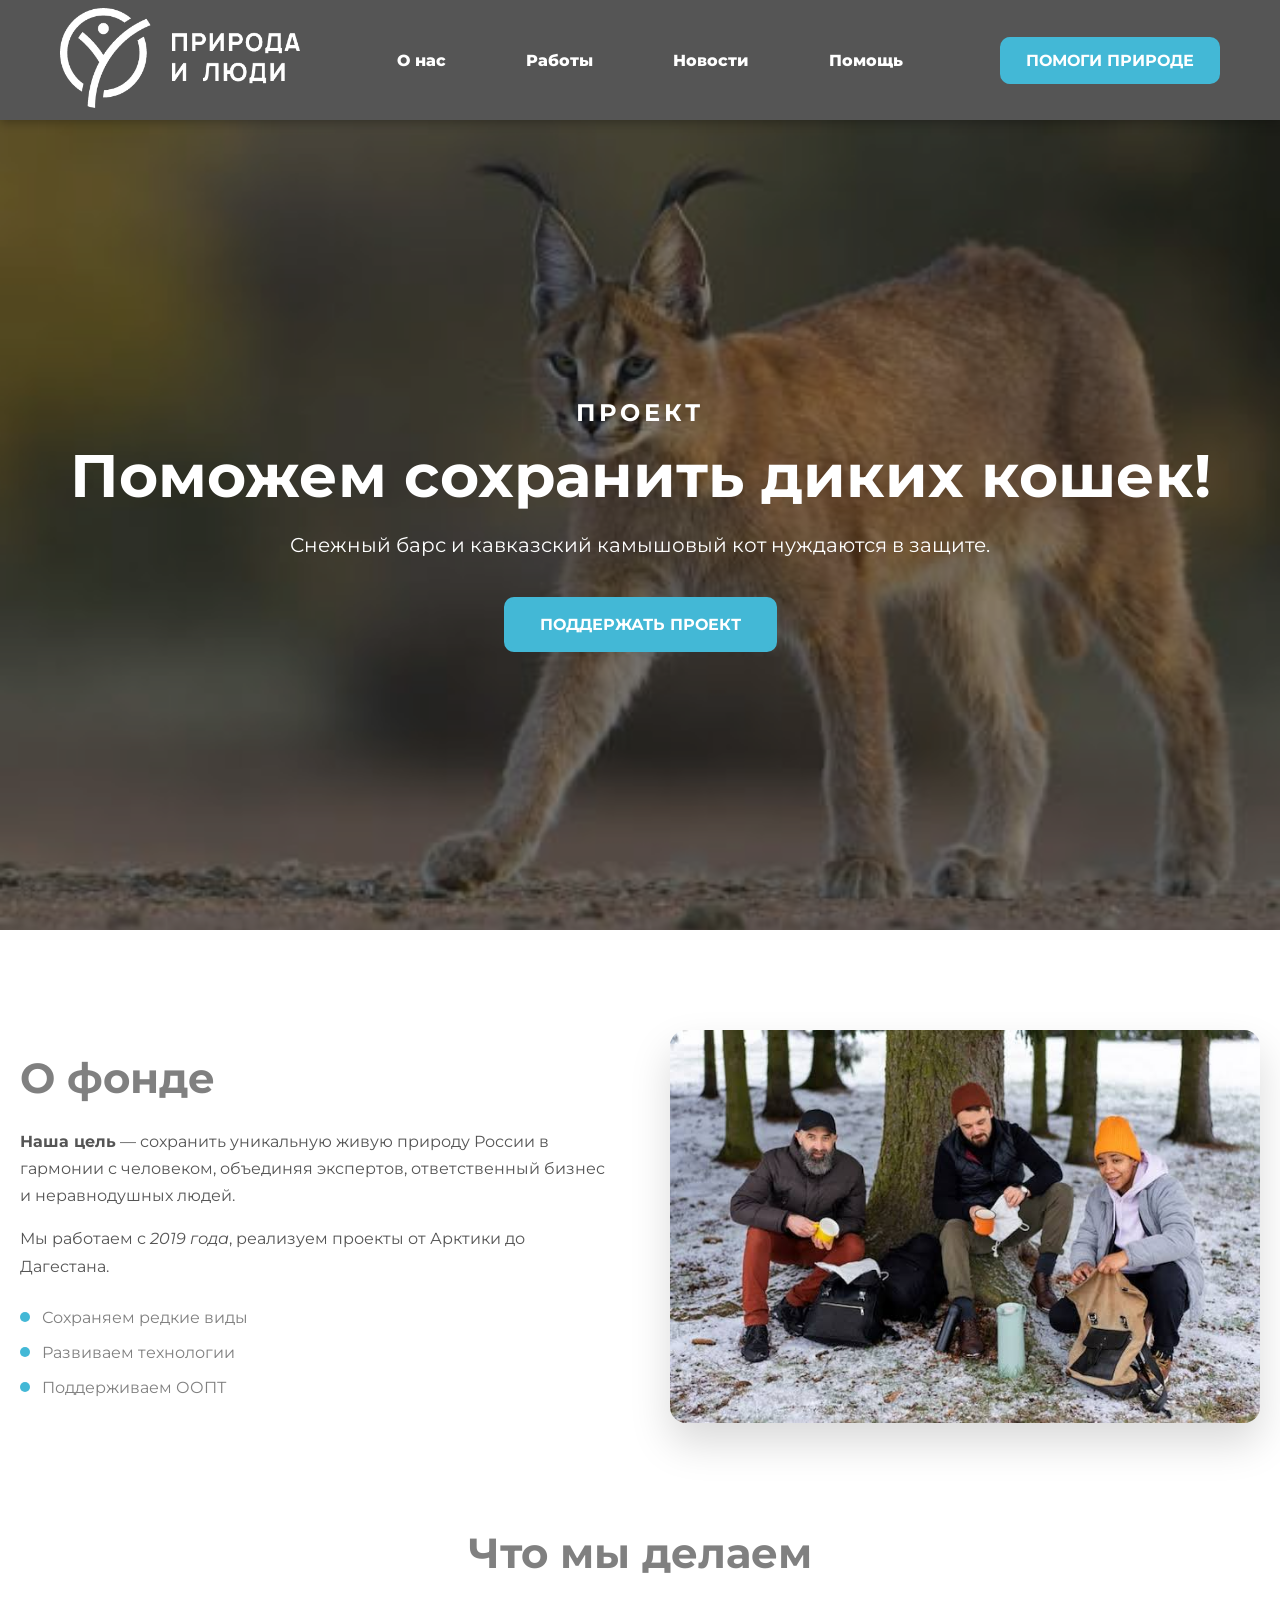
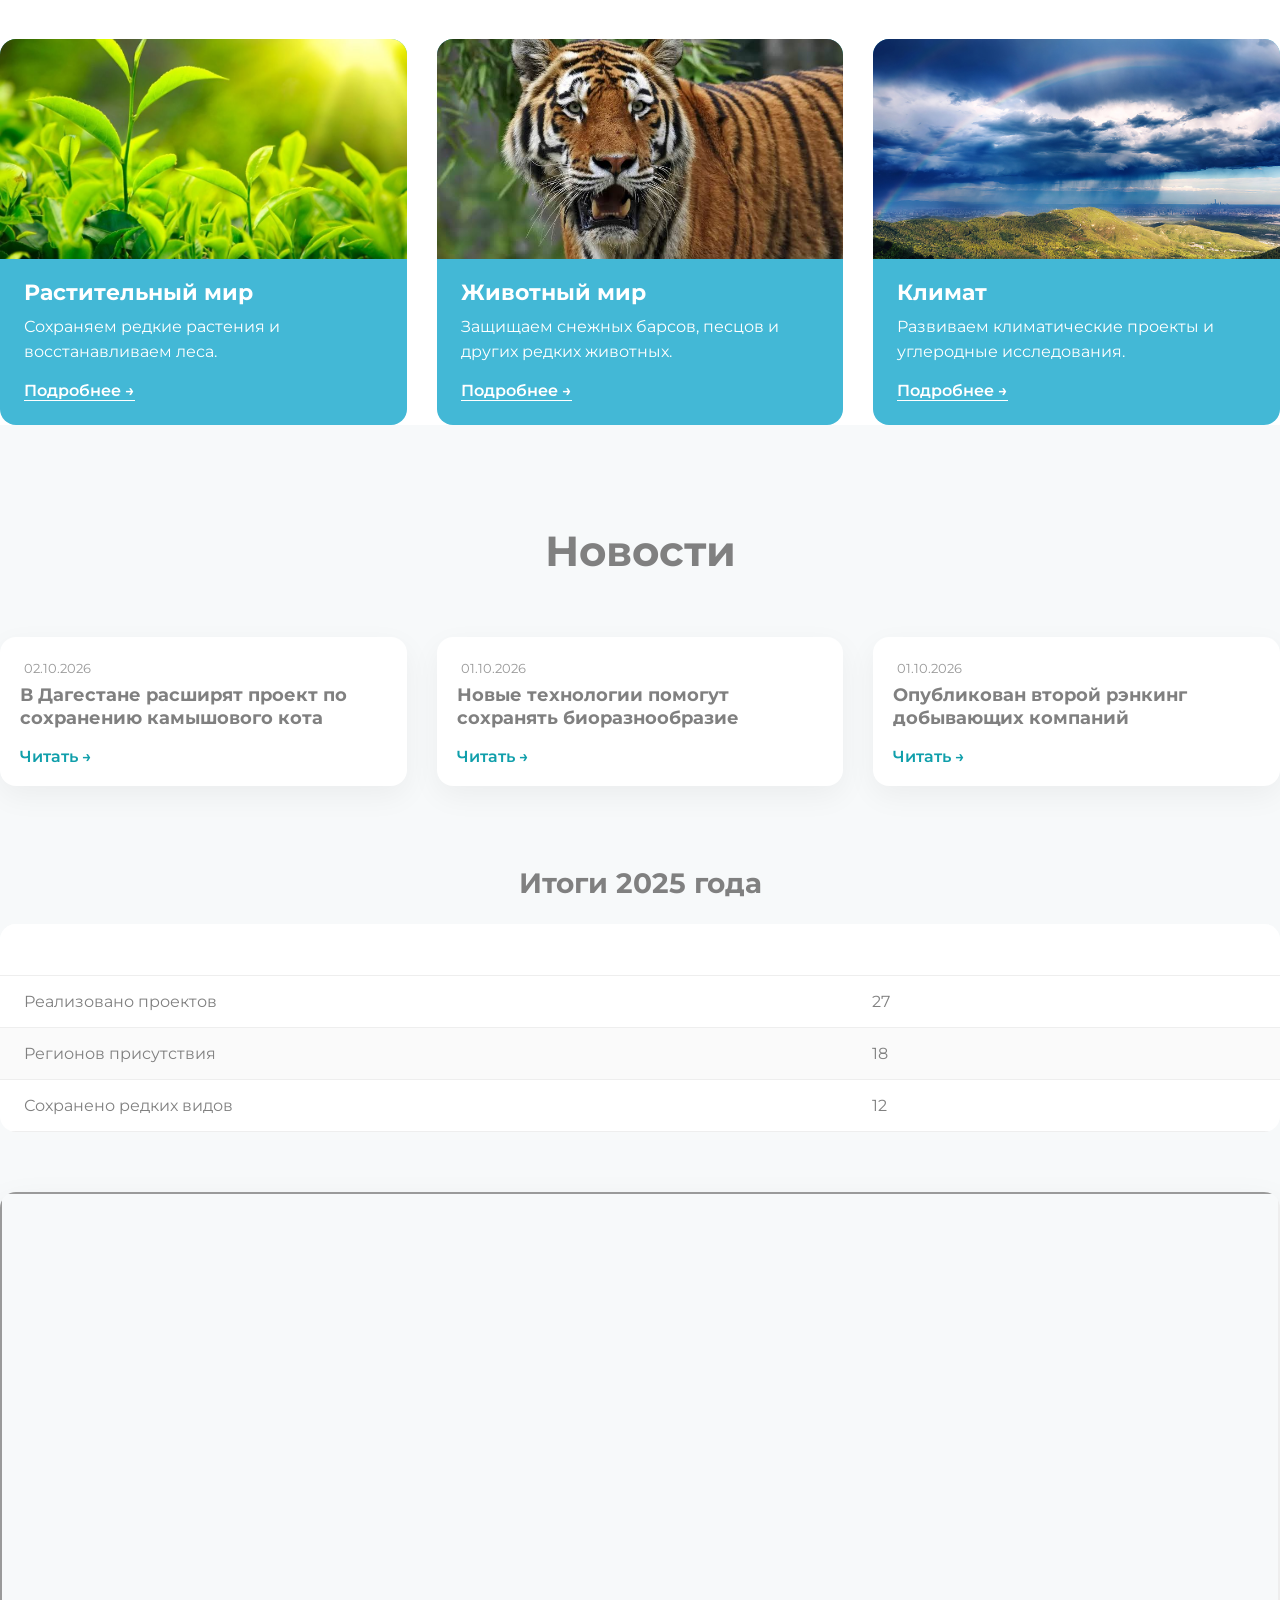
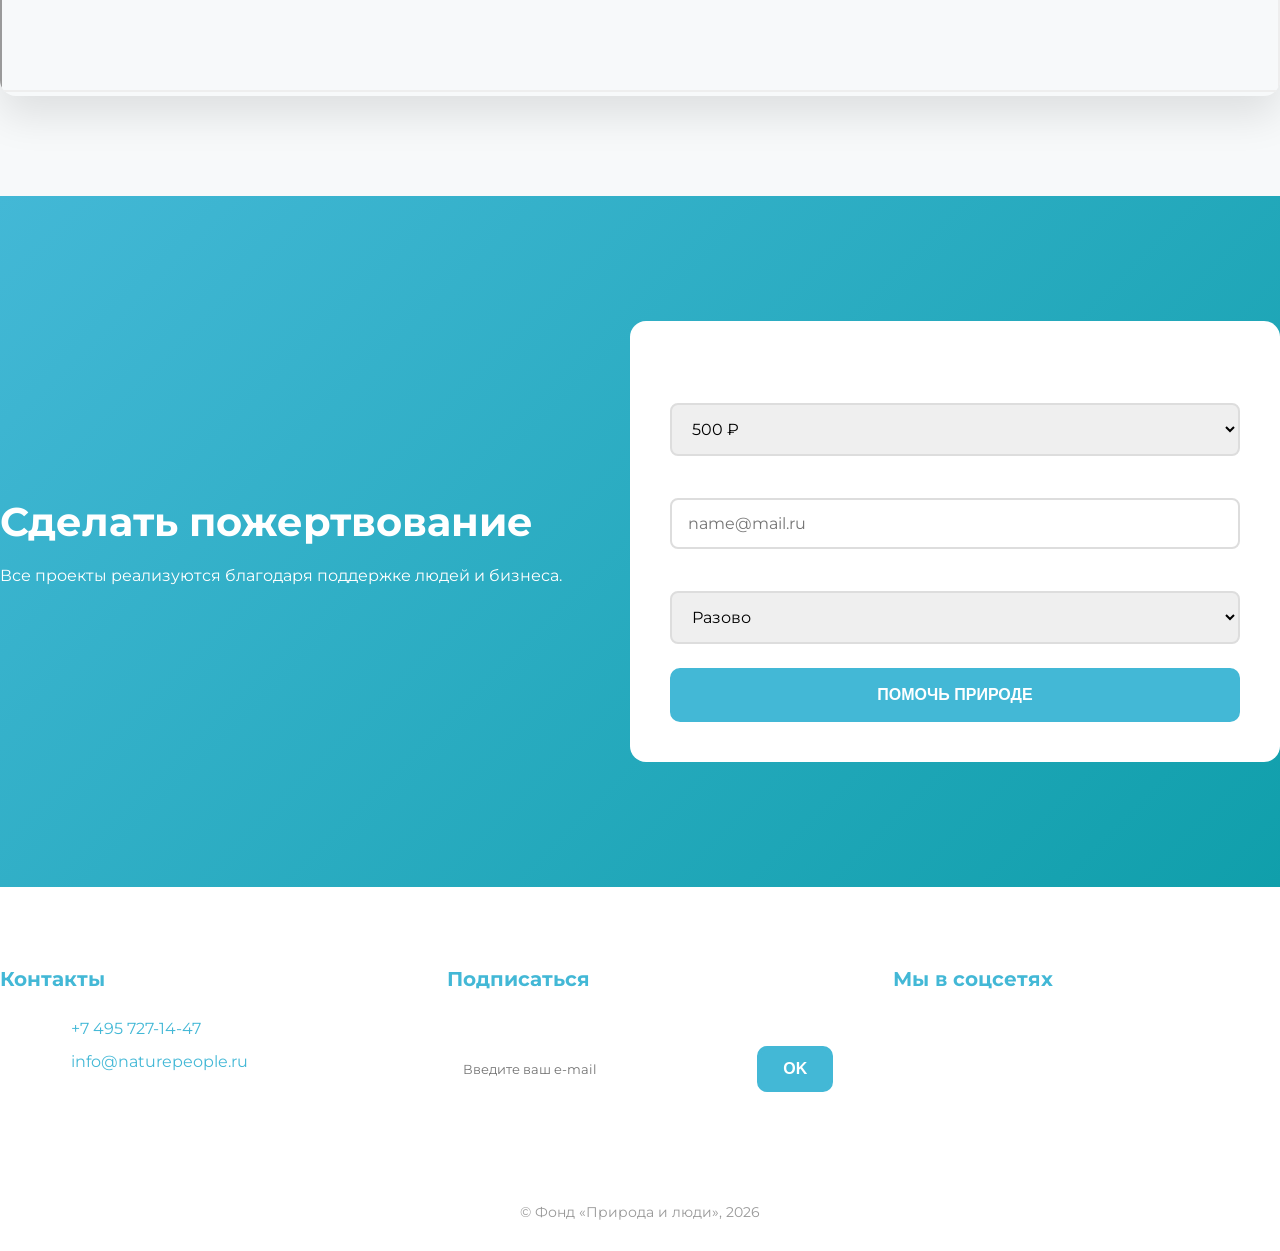
==== Labs_sfu-main/index.html @ 610d227e "###" ====
<!DOCTYPE html>
<html lang="en">
<head>
    <meta charset="UTF-8">
    <meta name="viewport" content="width=device-width, initial-scale=1.0">
    <meta name="description" content="Природа и люди - российский справочник где содержится информация о различных животных">
    <meta name="keywords" content="Природа, люди, справочник, Россия, растения, климат, погода, ботника, экология">
    <title>Природа и люди | Главная страница</title>

    <link href="https://fonts.googleapis.com/css2?family=Montserrat:wght@300;400;600;700&display=swap" rel="stylesheet">
    <link href="css/style_nav.css" rel="stylesheet" type="text/css" />
    <link href="css/style_hero.css" rel="stylesheet" type="text/css" />
    <link href="css/style_about.css" rel="stylesheet" type="text/css" />
    <link href="css/style_work.css" rel="stylesheet" type="text/css" />
    <link href="css/style_news.css" rel="stylesheet" type="text/css" />
    <link href="css/style_donate.css" rel="stylesheet" type="text/css" />
    <link href="css/style_footer.css" rel="stylesheet" type="text/css" />
</head>
<body>


    <!-- заглавие  ### <header>, <nav>, <ul>, <li>, <a>, <img>, <div> ### -->
    <header class="header">
        <div class="contener header_init">
            <a href="#" class="logo">
                <!-- кнопка логотипа -->
                <img src="img/Logo.png" alt="Logo" width="240" height="100" />
            </a>

            <!-- Навигация -->
            <nav class="nav">
                <ul class="nav_list">
                    <li><a href="#about">О нас</a></li>
                    <li><a href="#work">Работы</a></li>
                    <li><a href="#news">Новости</a></li>
                    <li><a href="#help">Помощь</a></li>
                </ul>
            </nav>

            <!-- доп кнопка -->
            <a href="#help_nature" class="btn btn_small">Помоги природе</a>
        </div>
    </header>


    <section class="hero">
        <picture>
            <source media="(max-width: 640px)" srcset="img/sobaci1.jpg">
            <img class="hero__img" src="img/cat.jpg" alt="Рысь">
        </picture>

        <div class="hero__overlay"></div>

        <div class="hero__content container">
            <h2 class="hero__subtitle">Проект</h2>
            <h1 class="hero__title">Поможем сохранить диких кошек!</h1>
            <p class="hero__text">Снежный барс и кавказский камышовый кот нуждаются в защите.</p>
            <a href="#help" class="btn">Поддержать проект</a>
        </div>
    </section>


    <section id="about" class="about container">
        <div class="about__text">
            <h2>О фонде</h2>
            <p><strong>Наша цель</strong> — сохранить уникальную живую природу России в гармонии с человеком, объединяя экспертов, ответственный бизнес и неравнодушных людей.</p>
            <p>Мы работаем с <em>2019 года</em>, реализуем проекты от Арктики до Дагестана.</p>
            <ul class="about__list">
                <li><span class="dot"></span> Сохраняем редкие виды</li>
                <li><span class="dot"></span> Развиваем технологии</li>
                <li><span class="dot"></span> Поддерживаем ООПТ</li>
            </ul>
        </div>
        <div class="about__image">
            <img src="img/exped.jpg" alt="Команда в экспедиции">
        </div>
    </section>


    <section id="work" class="work">
    <div class="container">
        <h2 class="section-title">Что мы делаем</h2>

        <div class="cards">
            <article class="card">
                <img src="img/haber.jpg" alt="Растительный мир">
                <h3>Растительный мир</h3>
                <p>Сохраняем редкие растения и восстанавливаем леса.</p>
                <a href="#" class="card__link">Подробнее →</a>
            </article>

            <article class="card">
                <img src="img/animal.jpg" alt="Животный мир">
                <h3>Животный мир</h3>
                <p>Защищаем снежных барсов, песцов и других редких животных.</p>
                <a href="#" class="card__link">Подробнее →</a>
            </article>

            <article class="card">
                <img src="img/metio.jpg" alt="Климат">
                <h3>Климат</h3>
                <p>Развиваем климатические проекты и углеродные исследования.</p>
                <a href="#" class="card__link">Подробнее →</a>
            </article>
        </div>
    </div>
    </section>


    <section id="news" class="news">
    <div class="container">
        <h2 class="section-title">Новости</h2>

        <ul class="news__list">
            <li class="news-item">
                <img src="img/new_3" alt="">
                <time>02.10.2026</time>
                <h3>В Дагестане расширят проект по сохранению камышового кота</h3>
                <a href="#">Читать →</a>
            </li>
            <li class="news-item">
                <img src="img/new_2" alt="">
                <time>01.10.2026</time>
                <h3>Новые технологии помогут сохранять биоразнообразие</h3>
                <a href="#">Читать →</a>
            </li>
            <li class="news-item">
                <img src="img/new_1" alt="">
                <time>01.10.2026</time>
                <h3>Опубликован второй рэнкинг добывающих компаний</h3>
                <a href="#">Читать →</a>
            </li>
        </ul>

        <!-- Таблица: итоги года -->
        <h3 class="results-title">Итоги 2025 года</h3>
        <table class="results">
            <thead>
                <tr>
                    <th>Показатель</th>
                    <th>Значение</th>
                </tr>
            </thead>
            <tbody>
                <tr>
                    <td>Реализовано проектов</td>
                    <td>27</td>
                </tr>
                <tr>
                    <td>Регионов присутствия</td>
                    <td>18</td>
                </tr>
                <tr>
                    <td>Сохранено редких видов</td>
                    <td>12</td>
                </tr>
            </tbody>
        </table>

        <!-- Видео с YouTube через iframe -->
        <div class="video">
            <iframe
                width="100%"
                height="500"
                src="https://www.youtube.com/watch?v=hz6-zU3Ud4M"
                title="О фонде"
                allowfullscreen
                loading="lazy">
            </iframe>
        </div>
        </div>
    </section>


    <section id="help" class="donate">
    <div class="container donate__inner">
        <div class="donate__text">
            <h2>Сделать пожертвование</h2>
            <p>Все проекты реализуются благодаря поддержке людей и бизнеса.</p>
        </div>

        <form class="form" action="#" method="POST">
            <label for="amount">Сумма</label>
            <select id="amount" name="amount">
                <option value="300">300 ₽</option>
                <option value="500" selected>500 ₽</option>
                <option value="1000">1000 ₽</option>
                <option value="5000">5000 ₽</option>
            </select>

            <label for="email">Ваш e-mail</label>
            <input type="email" id="email" name="email" placeholder="name@mail.ru" required>

            <label for="freq">Периодичность</label>
            <select id="freq" name="freq">
                <option value="once">Разово</option>
                <option value="monthly">Ежемесячно</option>
            </select>

            <button type="submit" class="btn">Помочь природе</button>
        </form>
    </div>
    </section>

    <footer class="footer">
    <div class="container footer__inner">

        <div class="footer__col">
            <h3>Контакты</h3>
            <table class="contacts">
                <tr>
                    <td>Тел:</td>
                    <td><a href="tel:+74957271447">+7 495 727-14-47</a></td>
                </tr>
                <tr>
                    <td>E-mail:</td>
                    <td><a href="mailto:info@naturepeople.ru">info@naturepeople.ru</a></td>
                </tr>
                <tr>
                    <td>Адрес:</td>
                    <td>Москва, Соколово-Мещерская, 14к1</td>
                </tr>
            </table>
        </div>

        <div class="footer__col">
            <h3>Подписаться</h3>
            <p>Раз в месяц — самое важное о природе.</p>
            <form class="subscribe" action="#" method="POST">
                <input type="email" placeholder="Введите ваш e-mail" required>
                <button type="submit" class="btn btn_small">OK</button>
            </form>
        </div>

        <div class="footer__col">
            <h3>Мы в соцсетях</h3>
            <ul class="socials">
                <li><a href="#">ВК</a></li>
                <li><a href="#">Telegram</a></li>
                <li><a href="#">Дзен</a></li>
            </ul>
        </div>
    </div>

    <p class="footer__copy">© Фонд «Природа и люди», 2026</p>
    </footer>






</body>
</html>
---- Labs_sfu-main/css/style_nav.css ----
/*сбрасываем отступы*/
* {
    padding: 0;
    margin: 0;
    box-sizing: border-box; /* это делается чтобы падинг не увеличивал ширину*/
}

body {
    font-family: 'Montserrat', Arial, sans-serif;
    font-size: 16px;
    color: #808080;
    background: #ffffff;
}

:root {
    --accent: #43b8d6;
    --accent-dark: #109fab;
    --dark: #ffffff;
}

/*ограничивает ширину контейнера*/
.contener {
    max-width: 1200px;
    margin: 0 auto;
    padding: 0 20px;
}

.header {
    position: sticky; /*закрепляет панель на верхней части сайта при скроле*/
    top: 0;
    z-index: 100;
    background: #555555;
    box-shadow: 0 2px 10px rgba(0,0,0,0.3);
}

.header_init {
    display: flex; /*ставит элементы в один ряд*/
    align-items: center; /*выравнивание по вертикали*/
    justify-content: space-between; 
    gap: 30px;
    height: 120px;
}

.nav_list {
    display: flex;
    gap:80px;
    list-style:none; /*убирает точки из списка*/
}

.nav_list a {
    text-decoration: none; /* убирает подчеркивание */
    color: var(--dark); /* применение рутов */
    font-weight: 800;
    position: relative;
    transition: color .3s ease; /* плавное изменение цвета */
}


.nav_list a::after /*псевдоэлементы*/ {
    content: "";
    position: absolute;
    left: 0;
    bottom: -5px;
    width: 0;
    height: 2px;
    background: var(--accent);
    transition: color .3s ease;
}


.nav_list a:hover /*псевдоклассы*/ {
    color: var(--accent);
}

.nav_list a:hover::after 
{
    width: 100%;
}

.btn {
    display: inline-block;
    padding: 14px 32px;
    background: var(--accent);
    color: #fff;
    text-decoration: none;
    border-radius: 10px;
    font-weight: 700;
    text-transform: uppercase;
    font-size: 16px;
    border: 4px solid var(--accent);
    transition: background .3s, color .3s;
    cursor: pointer;
}

.btn:hover {
    background: #fff;
    color: var(--accent);
}

.btn_small {
    padding: 10px 22px; font-size: 16px;
}
---- Labs_sfu-main/css/style_hero.css ----
.hero {
    position: relative;   /* точка отсчёта для absolute-детей */
    height: 90vh;
    min-height: 500px;
    overflow: hidden;
    display: flex;
    align-items: center;
    justify-content: center;
}

.hero__img {
    position: absolute;
    inset: 0;             /* top:0; right:0; bottom:0; left:0 */
    width: 100%;
    height: 100%;
    object-fit: cover;    /* как background-size: cover */
    z-index: 0;
    animation: zoomIn 8s ease-out infinite alternate;
}

/* Затемнение поверх картинки */
.hero__overlay {
    position: absolute;
    inset: 0;
    background: rgba(0, 0, 0, .45);
    z-index: 1;
}

.hero__content {
    position: relative;   /* выше overlay по z-index */
    z-index: 2;
    color: #fff;
    text-align: center;
}

.hero__subtitle {
    font-size: 24px;
    text-transform: uppercase;
    letter-spacing: 4px;
    margin-bottom: 16px;
    opacity: 0;
    animation: fadeDown .8s .3s forwards;
}

.hero__title {
    font-size: 60px;
    line-height: 1.1;
    margin-bottom: 24px;
    opacity: 0;
    animation: fadeUp .8s .5s forwards;
}

.hero__text {
    font-size: 20px;
    max-width: 700px;
    margin: 0 auto 40px;
    opacity: 0;
    animation: fadeUp .8s .7s forwards;
}

/* @keyframes — описываем анимацию */
@keyframes zoomIn {
    from { transform: scale(1); }
    to   { transform: scale(1.15); }
}

@keyframes fadeUp {
    from { opacity: 0; transform: translateY(40px); }
    to   { opacity: 1; transform: translateY(0); }
}

@keyframes fadeDown {
    from { opacity: 0; transform: translateY(-40px); }
    to   { opacity: 1; transform: translateY(0); }
}

/* Адаптив для маленьких экранов */
@media (max-width: 640px) {
    .hero__title { font-size: 30px; }
    .hero__subtitle { font-size: 16px; }
    .hero__text { font-size: 16px; }
}
---- Labs_sfu-main/css/style_about.css ----
.about {
    display: flex;
    gap: 60px;
    align-items: center;
    padding: 100px 20px;
}

.about__text { flex: 1; }
.about__image { flex: 1; }

.about__image img {
    width: 100%;
    border-radius: 16px;
    box-shadow: 0 20px 40px rgba(0,0,0,.15);
}

.about h2 {
    font-size: 42px;
    margin-bottom: 24px;
}

.about p {
    margin-bottom: 16px;
    line-height: 1.7;
    color: #555;
}

.about__list {
    list-style: none;
    margin-top: 20px;
}

.about__list li {
    padding: 8px 0;
    display: flex;
    align-items: center;
    gap: 12px;
}

.dot {
    width: 10px; height: 10px;
    background: var(--accent);
    border-radius: 50%;
    display: inline-block;
}

/* На телефоне — в столбик */
@media (max-width: 900px) {
    .about { flex-direction: column; }
}
---- Labs_sfu-main/css/style_work.css ----
.section-title {
    font-size: 42px;
    text-align: center;
    margin-bottom: 60px;
}

.cards {
    display: flex;
    flex-wrap: wrap;    /* перенос строк при нехватке места */
    gap: 30px;
}

.card {
    flex: 1 1 300px;    /* растёт/сжимается, базовая ширина 300px */
    background: var(--accent);
    color: #fff;
    border-radius: 16px;
    overflow: hidden;
    transition: transform .4s ease, background .4s ease;
    cursor: pointer;
}

.card img {
    width: 100%;
    height: 220px;
    object-fit: cover;
    display: block;
}

.card h3 {
    padding: 20px 24px 8px;
    font-size: 22px;
}

.card p {
    padding: 0 24px 16px;
    line-height: 1.6;
}

.card__link {
    display: inline-block;
    margin: 0 24px 24px;
    color: #fff;
    text-decoration: none;
    border-bottom: 1px solid #fff;
    font-weight: 600;
}

/* При наведении — приподнимаем карточку и меняем фон */
.card:hover {
    transform: translateY(-10px);
    background: var(--dark);
}
---- Labs_sfu-main/css/style_news.css ----
.news { padding: 100px 0; background: #f7f9fa; }

.news__list {
    list-style: none;
    display: flex;
    flex-wrap: wrap;
    gap: 30px;
    margin-bottom: 80px;
}

.news-item {
    flex: 1 1 300px;
    background: #fff;
    border-radius: 16px;
    padding: 20px;
    box-shadow: 0 10px 30px rgba(0,0,0,.05);
    transition: transform .3s ease;
}

.news-item:hover { transform: translateY(-6px); }

.news-item img {
    width: 100%;
    border-radius: 10px;
    margin-bottom: 16px;
}

.news-item time {
    display: inline-block;
    font-size: 13px;
    color: #999;
    margin-bottom: 8px;
}

.news-item h3 {
    font-size: 18px;
    line-height: 1.3;
    margin-bottom: 16px;
}

.news-item a {
    color: var(--accent-dark);
    font-weight: 600;
    text-decoration: none;
}

/* Таблица */
.results-title {
    text-align: center;
    margin-bottom: 24px;
    font-size: 28px;
}

.results {
    width: 100%;
    border-collapse: collapse;
    margin-bottom: 60px;
    background: #fff;
    border-radius: 16px;
    overflow: hidden;
}

.results th,
.results td {
    padding: 16px 24px;
    text-align: left;
    border-bottom: 1px solid #eee;
}

.results th {
    background: var(--dark);
    color: #fff;
}

/* Чередование строк — используем :nth-child */
.results tbody tr:nth-child(even) { background: #fafafa; }

/* iframe */
.video {
    border-radius: 16px;
    overflow: hidden;
    box-shadow: 0 20px 40px rgba(0,0,0,.1);
}
---- Labs_sfu-main/css/style_donate.css ----
.donate {
    padding: 120px 0;
    background: linear-gradient(135deg, var(--accent), var(--accent-dark));
    color: #fff;
}

.donate__inner {
    display: flex;
    gap: 60px;
    align-items: center;
}

.donate__text { flex: 1; }
.donate__text h2 {
    font-size: 40px;
    margin-bottom: 20px;
}

.form {
    flex: 1;
    background: #fff;
    padding: 40px;
    border-radius: 16px;
    color: var(--dark);
}

.form label {
    display: block;
    font-weight: 600;
    margin: 16px 0 8px;
    font-size: 14px;
}

.form select,
.form input {
    width: 100%;
    padding: 14px 16px;
    border: 2px solid #ddd;
    border-radius: 8px;
    font-family: inherit;
    font-size: 16px;
    transition: border-color .3s;
}

/* Псевдокласс :focus — когда поле в фокусе */
.form select:focus,
.form input:focus {
    outline: none;
    border-color: var(--accent);
}

.form .btn { width: 100%; margin-top: 24px; }

/* calc() — смешиваем единицы измерения */
.donate { padding: calc(80px + 5vh) 0; }

@media (max-width: 900px) {
    .donate__inner { flex-direction: column; }
}
---- Labs_sfu-main/css/style_footer.css ----
.footer {
    background: var(--dark);
    color: #fff;
    padding: 80px 0 30px;
}

.footer__inner {
    display: flex;
    flex-wrap: wrap;
    gap: 60px;
    margin-bottom: 60px;
}

.footer__col { flex: 1 1 250px; }

.footer__col h3 {
    font-size: 20px;
    margin-bottom: 20px;
    color: var(--accent);
}

.contacts td {
    padding: 6px 12px 6px 0;
    vertical-align: top;
}

.contacts a {
    color: var(--accent);
    text-decoration: none;
    border-bottom: 1px solid transparent;
    transition: border-color .2s;
}
.contacts a:hover { border-bottom-color: var(--accent); }

.socials {
    list-style: none;
    display: flex;
    flex-direction: column;
    gap: 12px;
}
.socials a {
    color: #fff;
    text-decoration: none;
    transition: color .3s;
}
.socials a:hover { color: var(--accent); }

.subscribe {
    display: flex;
    gap: 10px;
    margin-top: 16px;
}
.subscribe input {
    flex: 1;
    padding: 12px 14px;
    border: 2px solid transparent;
    border-radius: 8px;
    font-family: inherit;
}

.footer__copy {
    text-align: center;
    color: #999;
    font-size: 14px;
    padding-top: 30px;
    border-top: 1px solid rgba(255,255,255,.1);
}
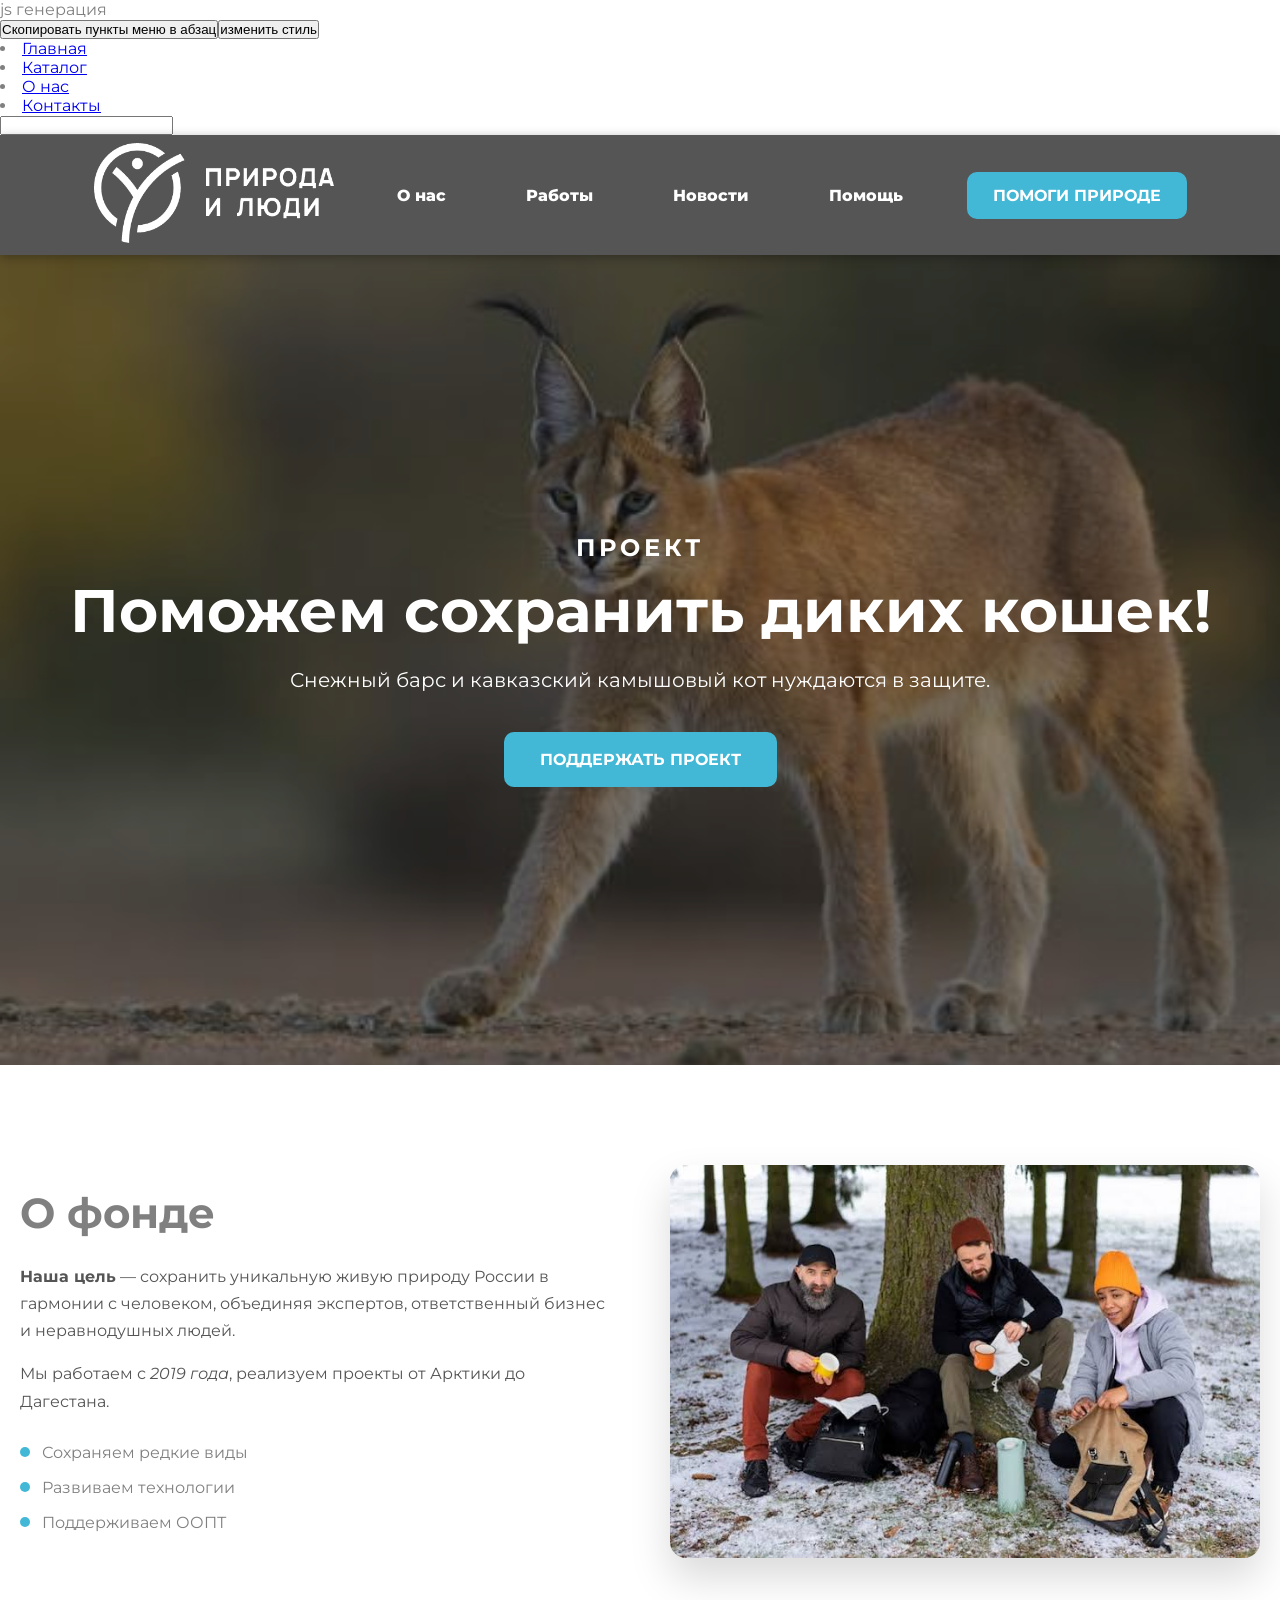
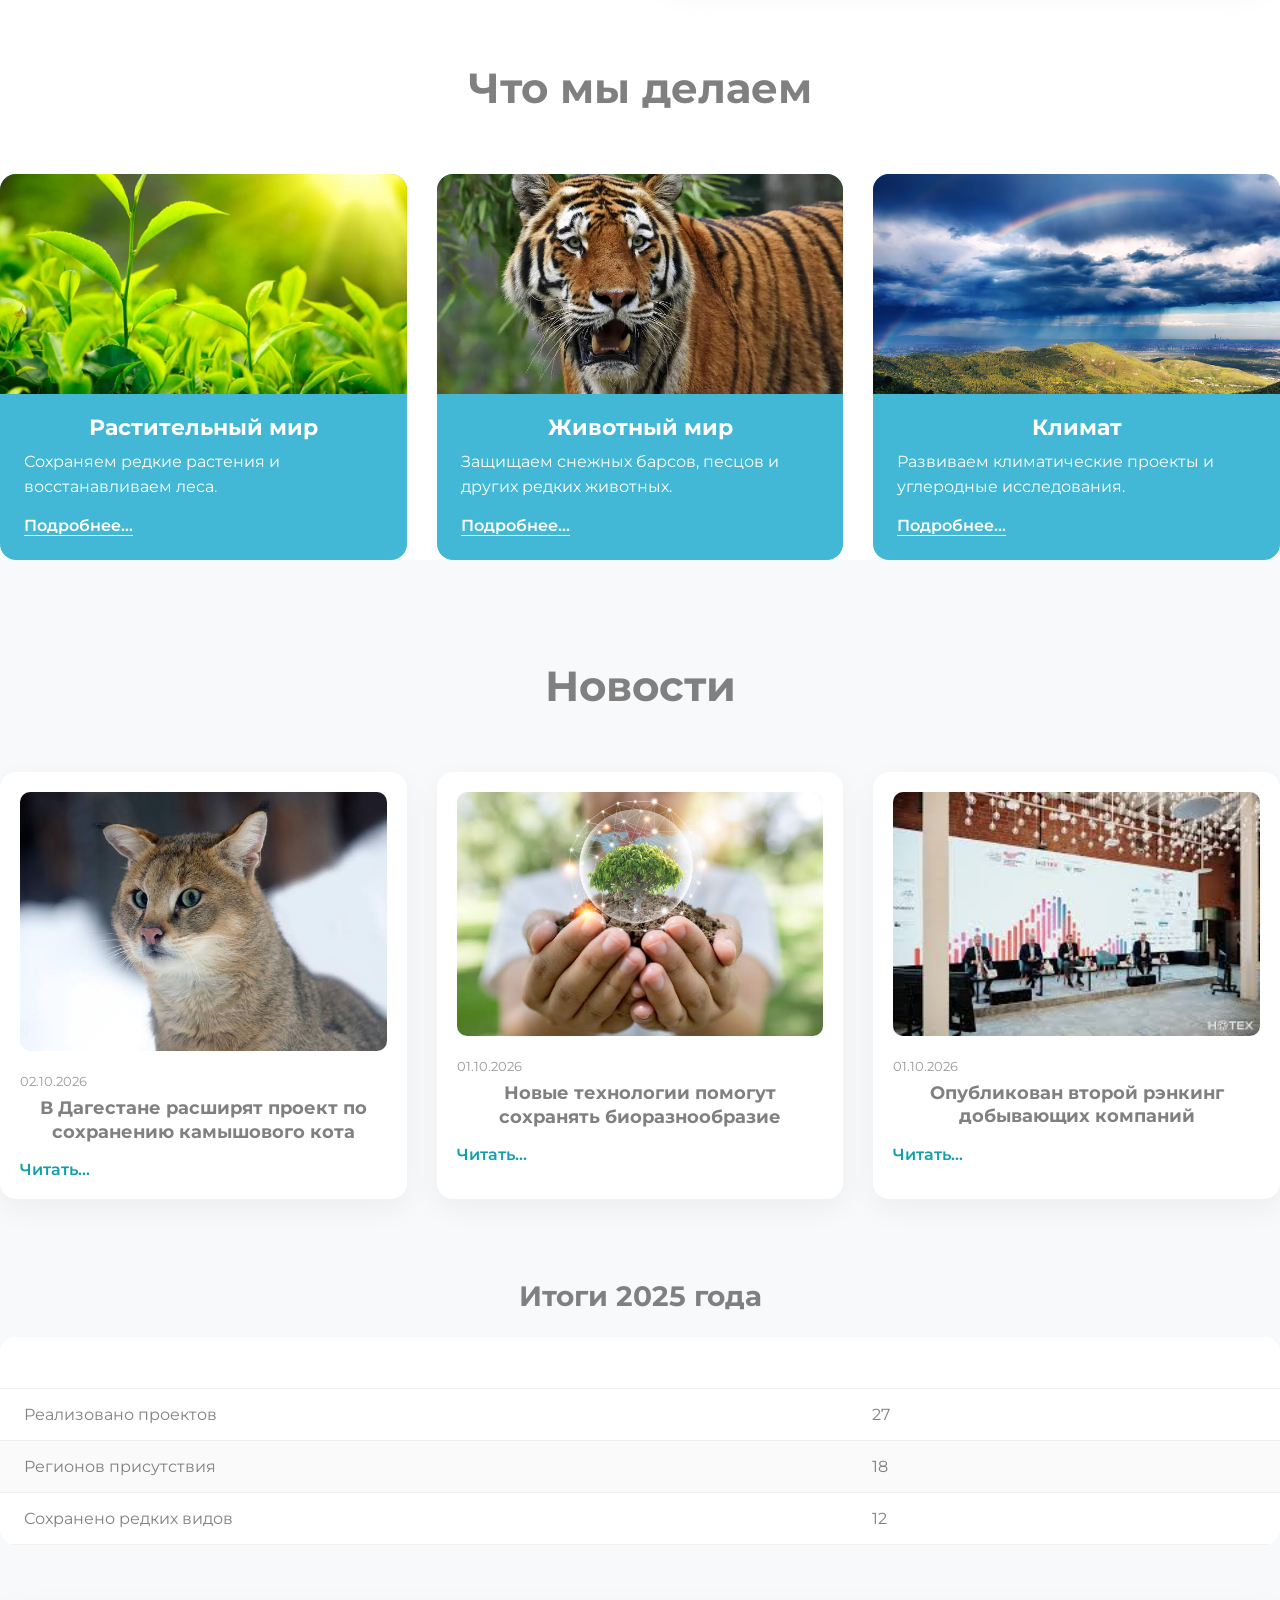
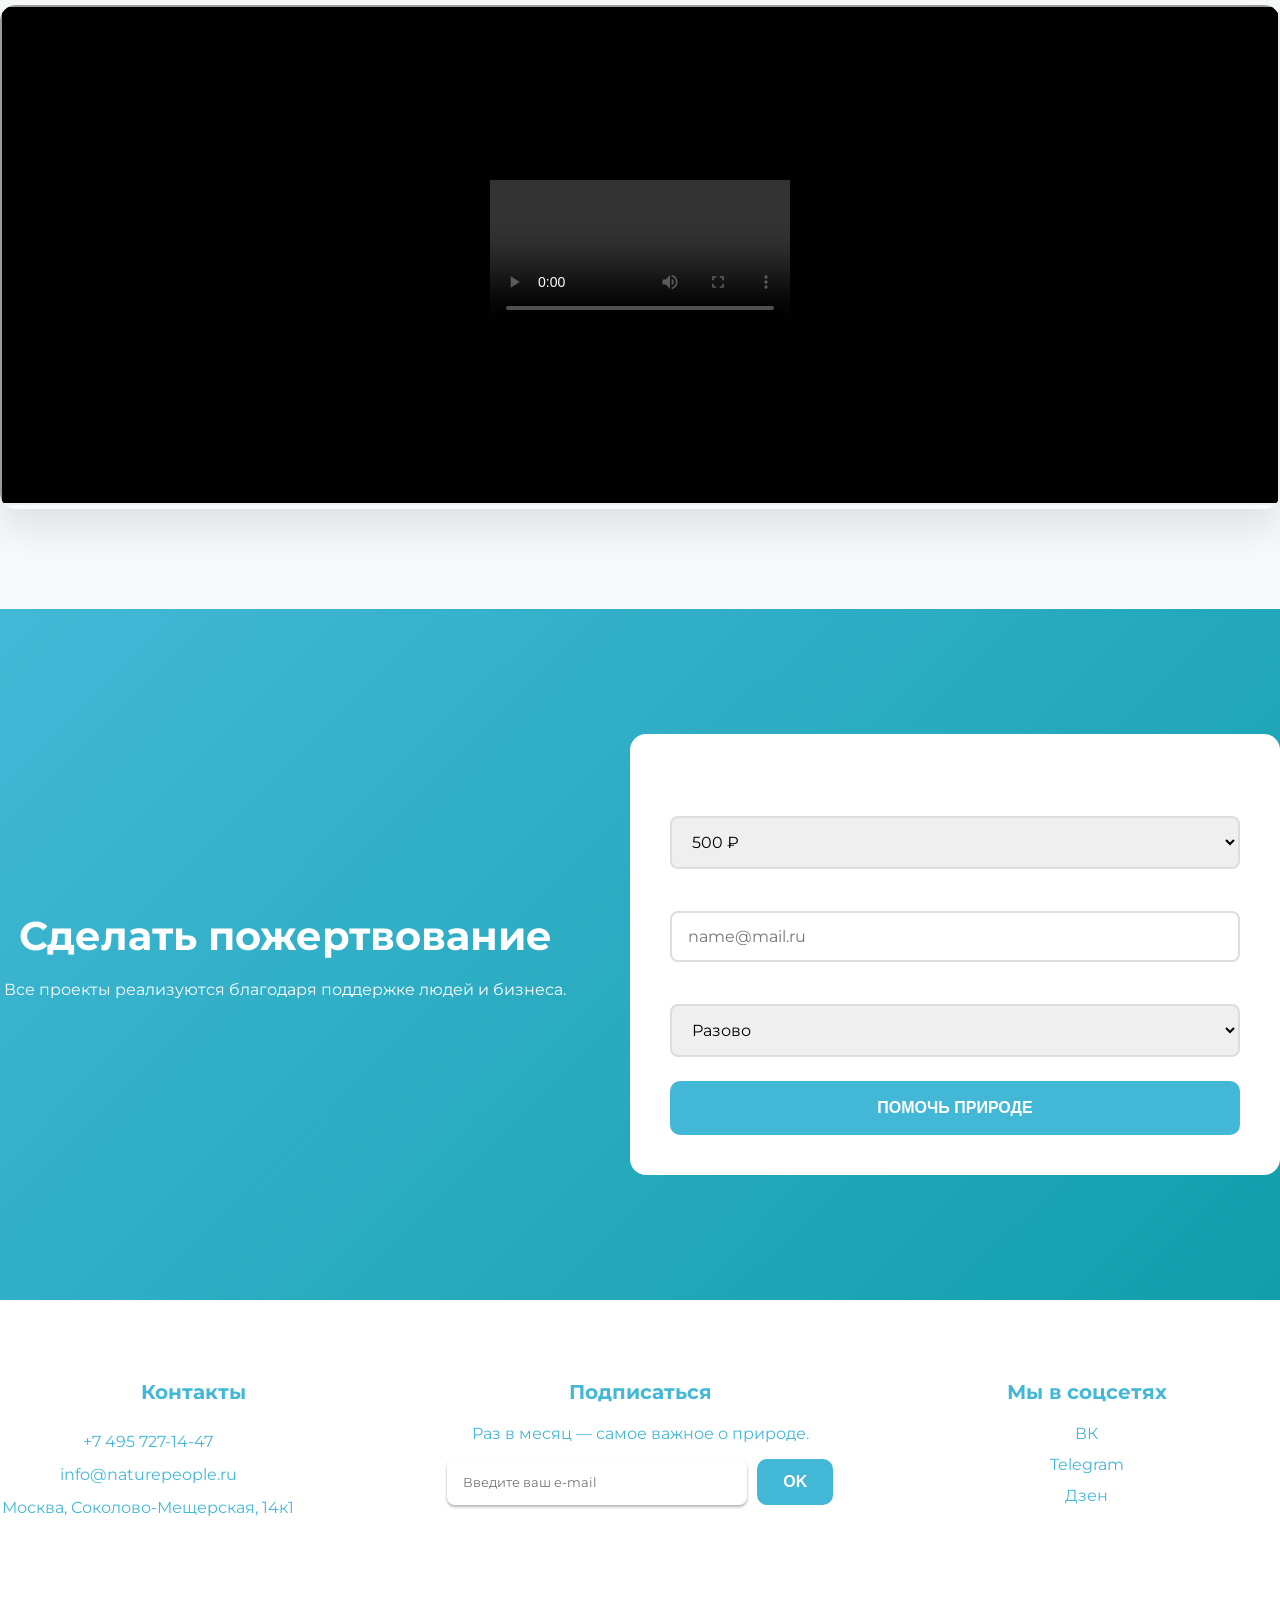
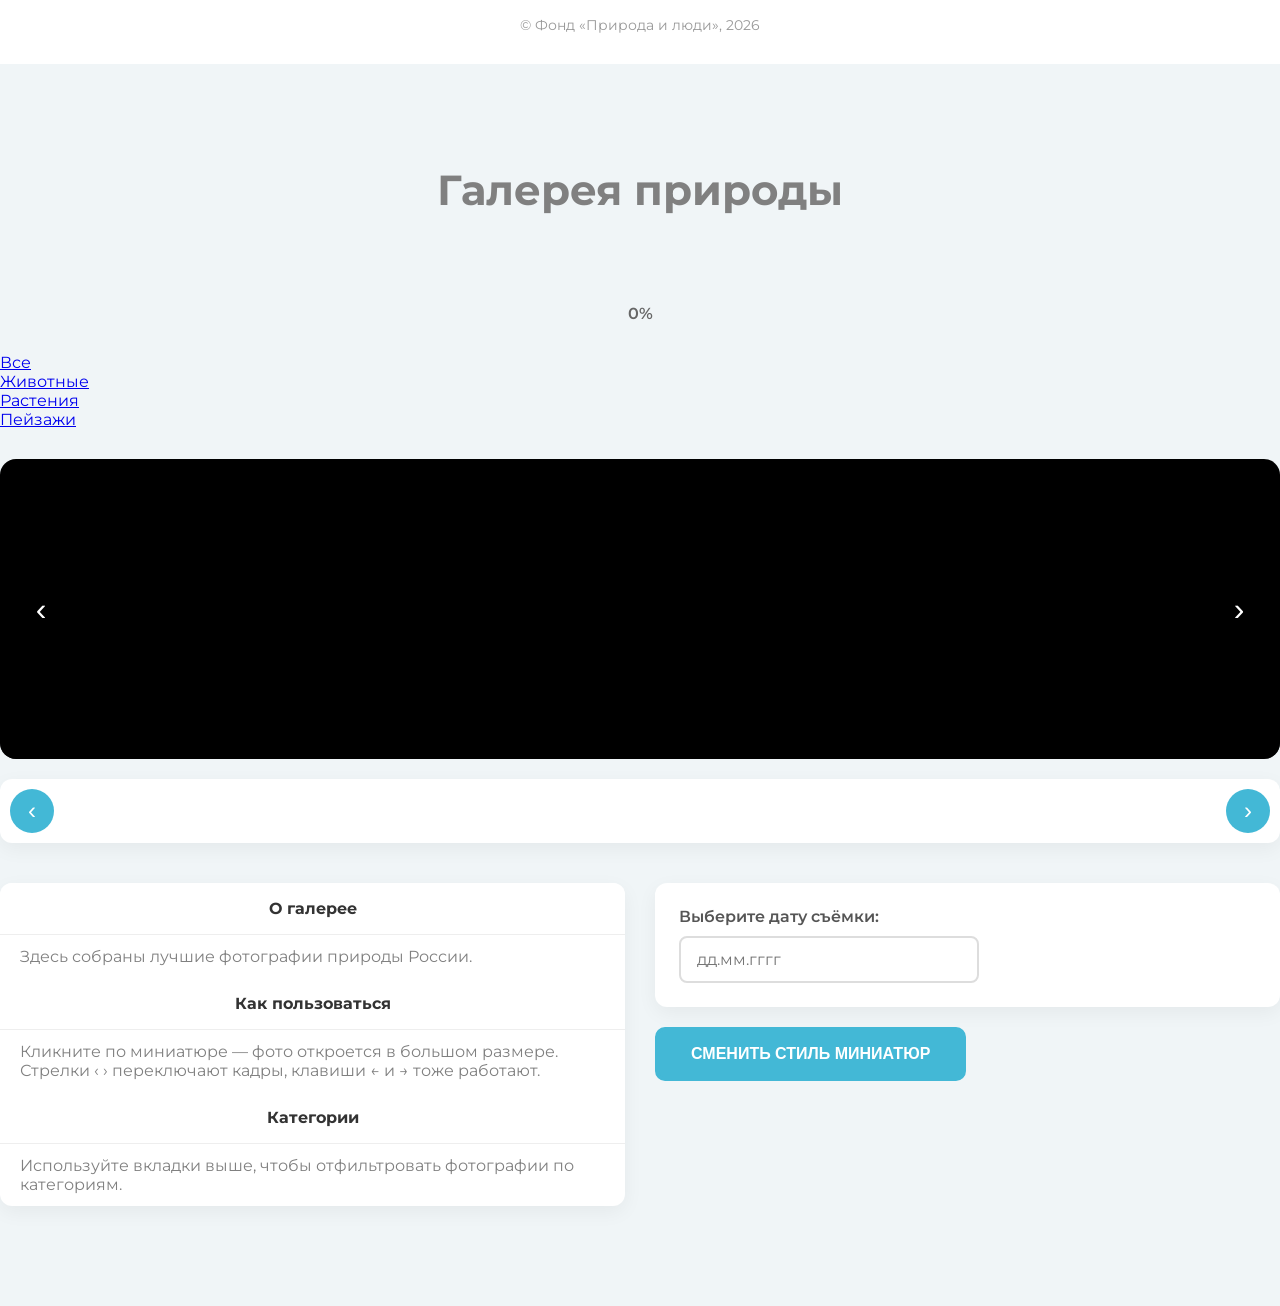
==== commit f4d25fad: "#" ====
--- a/Labs_sfu-main/index.html
+++ b/Labs_sfu-main/index.html
@@ -1,5 +1,5 @@
 <!DOCTYPE html>
-<html lang="en">
+<html lang="ru">
 <head>
     <meta charset="UTF-8">
     <meta name="viewport" content="width=device-width, initial-scale=1.0">
@@ -15,8 +15,13 @@
     <link href="css/style_news.css" rel="stylesheet" type="text/css" />
     <link href="css/style_donate.css" rel="stylesheet" type="text/css" />
     <link href="css/style_footer.css" rel="stylesheet" type="text/css" />
+    <link rel="stylesheet" href="https://code.jquery.com/ui/1.13.2/themes/base/jquery-ui.css">
+    <link href="css/style_gallery.css" rel="stylesheet" type="text/css" />
+
 </head>
 <body>
+
+<script src="js/script.js" type="text/javascript"></script>
 
 
     <!-- заглавие  ### <header>, <nav>, <ul>, <li>, <a>, <img>, <div> ### -->
@@ -60,7 +65,7 @@
     </section>
 
 
-    <section id="about" class="about container">
+    <section id="about">
         <div class="about__text">
             <h2>О фонде</h2>
             <p><strong>Наша цель</strong> — сохранить уникальную живую природу России в гармонии с человеком, объединяя экспертов, ответственный бизнес и неравнодушных людей.</p>
@@ -78,32 +83,32 @@
 
 
     <section id="work" class="work">
-    <div class="container">
-        <h2 class="section-title">Что мы делаем</h2>
-
-        <div class="cards">
-            <article class="card">
-                <img src="img/haber.jpg" alt="Растительный мир">
-                <h3>Растительный мир</h3>
-                <p>Сохраняем редкие растения и восстанавливаем леса.</p>
-                <a href="#" class="card__link">Подробнее →</a>
-            </article>
-
-            <article class="card">
-                <img src="img/animal.jpg" alt="Животный мир">
-                <h3>Животный мир</h3>
-                <p>Защищаем снежных барсов, песцов и других редких животных.</p>
-                <a href="#" class="card__link">Подробнее →</a>
-            </article>
-
-            <article class="card">
-                <img src="img/metio.jpg" alt="Климат">
-                <h3>Климат</h3>
-                <p>Развиваем климатические проекты и углеродные исследования.</p>
-                <a href="#" class="card__link">Подробнее →</a>
-            </article>
-        </div>
-    </div>
+        <div class="container">
+            <h2 class="section-title">Что мы делаем</h2>
+
+            <div class="cards">
+                <article class="card">
+                    <img src="img/haber.jpg" alt="Растительный мир">
+                    <h3>Растительный мир</h3>
+                    <p>Сохраняем редкие растения и восстанавливаем леса.</p>
+                    <a href="#" class="card__link">Подробнее...</a>
+                </article>
+
+                <article class="card">
+                    <img src="img/animal.jpg" alt="Животный мир">
+                    <h3>Животный мир</h3>
+                    <p>Защищаем снежных барсов, песцов и других редких животных.</p>
+                    <a href="#" class="card__link">Подробнее...</a>
+                </article>
+
+                <article class="card">
+                    <img src="img/metio.jpg" alt="Климат">
+                    <h3>Климат</h3>
+                    <p>Развиваем климатические проекты и углеродные исследования.</p>
+                    <a href="#" class="card__link">Подробнее...</a>
+                </article>
+            </div>
+        </div>
     </section>
 
 
@@ -113,22 +118,22 @@
 
         <ul class="news__list">
             <li class="news-item">
-                <img src="img/new_3" alt="">
+                <img src="img/new_3.jpg" alt="">
                 <time>02.10.2026</time>
                 <h3>В Дагестане расширят проект по сохранению камышового кота</h3>
-                <a href="#">Читать →</a>
+                <a href="#">Читать...</a>
             </li>
             <li class="news-item">
-                <img src="img/new_2" alt="">
+                <img src="img/new_2.jpg" alt="">
                 <time>01.10.2026</time>
                 <h3>Новые технологии помогут сохранять биоразнообразие</h3>
-                <a href="#">Читать →</a>
+                <a href="#">Читать...</a>
             </li>
             <li class="news-item">
-                <img src="img/new_1" alt="">
+                <img src="img/new_1.jpg" alt="">
                 <time>01.10.2026</time>
                 <h3>Опубликован второй рэнкинг добывающих компаний</h3>
-                <a href="#">Читать →</a>
+                <a href="#">Читать...</a>
             </li>
         </ul>
 
@@ -162,7 +167,7 @@
             <iframe
                 width="100%"
                 height="500"
-                src="https://www.youtube.com/watch?v=hz6-zU3Ud4M"
+                src="img/video-1.mp4"
                 title="О фонде"
                 allowfullscreen
                 loading="lazy">
@@ -202,6 +207,7 @@
     </div>
     </section>
 
+
     <footer class="footer">
     <div class="container footer__inner">
 
@@ -209,15 +215,12 @@
             <h3>Контакты</h3>
             <table class="contacts">
                 <tr>
-                    <td>Тел:</td>
                     <td><a href="tel:+74957271447">+7 495 727-14-47</a></td>
                 </tr>
                 <tr>
-                    <td>E-mail:</td>
                     <td><a href="mailto:info@naturepeople.ru">info@naturepeople.ru</a></td>
                 </tr>
                 <tr>
-                    <td>Адрес:</td>
                     <td>Москва, Соколово-Мещерская, 14к1</td>
                 </tr>
             </table>
@@ -245,10 +248,75 @@
     <p class="footer__copy">© Фонд «Природа и люди», 2026</p>
     </footer>
 
-
-
-
-
+	
+	<section id="gallery" class="gallery-section">
+    <div class="container">
+        <h2 class="section-title">Галерея</h2>
+
+        <!-- Progressbar -->
+        <div id="gallery-progress-wrap">
+            <div id="gallery-progress"></div>
+            <span id="gallery-progress-text">0%</span>
+        </div>
+
+        <!-- Tabs (категории) -->
+        <div id="gallery-tabs">
+            <ul>
+                <li><a href="#tab-all">Все</a></li>
+                <li><a href="#tab-animals">Животные</a></li>
+                <li><a href="#tab-plants">Растения</a></li>
+                <li><a href="#tab-landscape">Пейзажи</a></li>
+            </ul>
+            <div id="tab-all"       data-category="all"></div>
+            <div id="tab-animals"   data-category="animals"></div>
+            <div id="tab-plants"    data-category="plants"></div>
+            <div id="tab-landscape" data-category="landscape"></div>
+        </div>
+
+        <!-- Большое изображение + слайдер -->
+        <div class="gallery-main">
+            <div class="gallery-large">
+                <img id="gallery-large-img" src="" alt="">
+                <button class="gallery-nav prev" id="gallery-prev" type="button" aria-label="Предыдущее">‹</button>
+                <button class="gallery-nav next" id="gallery-next" type="button" aria-label="Следующее">›</button>
+                <div class="gallery-caption" id="gallery-caption"></div>
+            </div>
+
+            <div class="gallery-slider-wrap">
+                <button class="slider-btn prev" id="slider-prev" type="button" aria-label="Прокрутить влево">‹</button>
+                <div class="gallery-slider-viewport">
+                    <div class="gallery-slider-track" id="slider-track"></div>
+                </div>
+                <button class="slider-btn next" id="slider-next" type="button" aria-label="Прокрутить вправо">›</button>
+            </div>
+        </div>
+
+        <!-- Accordion + Datepicker + toggleClass -->
+        <div class="gallery-extra">
+            <div id="gallery-accordion">
+                <h3>О галерее</h3>
+                <div><p>Здесь собраны лучшие фотографии природы России.</p></div>
+                <h3>Как пользоваться</h3>
+                <div><p>Кликните по миниатюре — фото откроется в большом размере. Стрелки ‹ › переключают кадры, клавиши ← и → тоже работают.</p></div>
+                <h3>Категории</h3>
+                <div><p>Используйте вкладки выше, чтобы отфильтровать фотографии по категориям.</p></div>
+            </div>
+
+            <div>
+                <div class="gallery-date">
+                    <label for="gallery-datepicker">Выберите дату съёмки:</label>
+                    <input type="text" id="gallery-datepicker" placeholder="дд.мм.гггг" readonly>
+                </div>
+                <button id="gallery-toggle-class" class="btn" type="button">Сменить стиль миниатюр</button>
+            </div>
+        </div>
+    </div>
+</section>
+
+	<!-- jQuery + jQuery UI + скрипт галереи -->
+	<script src="https://code.jquery.com/jquery-3.7.1.min.js"></script>
+	<script src="https://code.jquery.com/ui/1.13.2/jquery-ui.min.js"></script>
+	<script src="js/gallery.js" type="text/javascript"></script>
 
 </body>
 </html>
--- a/Labs_sfu-main/css/style_nav.css
+++ b/Labs_sfu-main/css/style_nav.css
@@ -1,62 +1,75 @@
 /*сбрасываем отступы*/
 * {
-    padding: 0;
-    margin: 0;
-    box-sizing: border-box; /* это делается чтобы падинг не увеличивал ширину*/
+    padding: 0; /* внутренние отступы */
+    margin: 0; /* внешние отступы */
+    box-sizing: border-box; /* определет поведение w h */
 }
 
 body {
-    font-family: 'Montserrat', Arial, sans-serif;
+    font-family: 'Montserrat', Arial, sans-serif; /* подключение шрифтов */
     font-size: 16px;
-    color: #808080;
-    background: #ffffff;
+    color: #808080; /*задачет цвет текста*/
+    /* задает цвет фона */
+    background: #ffffff; 
 }
 
+/* подходит для объявсления переменных */
 :root {
-    --accent: #43b8d6;
+    --accent: #43b8d6; /* переменные */
     --accent-dark: #109fab;
     --dark: #ffffff;
 }
 
 /*ограничивает ширину контейнера*/
 .contener {
+    /* ограничевает ширину контента */
     max-width: 1200px;
     margin: 0 auto;
     padding: 0 20px;
 }
 
 .header {
-    position: sticky; /*закрепляет панель на верхней части сайта при скроле*/
+    position: sticky; /* sticky  закрепляет объект*/
+    /* определяет вертигальную позицию */
     top: 0;
+    /* распределяет элементы по стою z координат */
     z-index: 100;
     background: #555555;
+    /* добавляет тень к объекту */
     box-shadow: 0 2px 10px rgba(0,0,0,0.3);
 }
 
 .header_init {
     display: flex; /*ставит элементы в один ряд*/
     align-items: center; /*выравнивание по вертикали*/
-    justify-content: space-between; 
+    /* выравнивание пространства между элементами */
+    justify-content: space-evenly; 
+    /* создает отступ между рядами элементов */
     gap: 30px;
+    /* определяет высоту внутренный области объекта */
     height: 120px;
 }
 
 .nav_list {
     display: flex;
     gap:80px;
-    list-style:none; /*убирает точки из списка*/
+    /* управляет свояйствами списка сего стилем отобажения */
+    list-style:none; 
 }
 
 .nav_list a {
-    text-decoration: none; /* убирает подчеркивание */
+    text-decoration: none; /* управляет декоративными свойствами строк */
     color: var(--dark); /* применение рутов */
+    /* начертание шрифта (его жирность) */
     font-weight: 800;
     position: relative;
-    transition: color .3s ease; /* плавное изменение цвета */
+    /* определяет переходное состояние элемента */
+    transition: color .3s ease; 
 }
 
 
-.nav_list a::after /*псевдоэлементы*/ {
+/* добавляет косметического контент на последний элемент */
+.nav_list a::after {
     content: "";
     position: absolute;
     left: 0;
@@ -85,10 +98,13 @@
     text-decoration: none;
     border-radius: 10px;
     font-weight: 700;
+    /* ставит все буквы в верхний регистр */
     text-transform: uppercase;
     font-size: 16px;
+    /* выставлет границы фигуры */
     border: 4px solid var(--accent);
     transition: background .3s, color .3s;
+    /* выставляет курсор при наведении */
     cursor: pointer;
 }
 
--- a/Labs_sfu-main/css/style_hero.css
+++ b/Labs_sfu-main/css/style_hero.css
@@ -9,12 +9,15 @@
 }
 
 .hero__img {
+    /* не выделяет дополнительное пространство под этот элемент */
     position: absolute;
     inset: 0;             /* top:0; right:0; bottom:0; left:0 */
     width: 100%;
     height: 100%;
-    object-fit: cover;    /* как background-size: cover */
+    /* заполняет протранство (не по размеру окна а по размеру картинки)*/
+    object-fit: cover;  
     z-index: 0;
+    /* задаем анимацию приблежения элемента */
     animation: zoomIn 8s ease-out infinite alternate;
 }
 
@@ -27,7 +30,8 @@
 }
 
 .hero__content {
-    position: relative;   /* выше overlay по z-index */
+    /* выделяет пространство но может располагаться поверх других элементов */
+    position: relative;
     z-index: 2;
     color: #fff;
     text-align: center;
@@ -36,7 +40,9 @@
 .hero__subtitle {
     font-size: 24px;
     text-transform: uppercase;
+    /* межбуквенное растояние */
     letter-spacing: 4px;
+    /* отступ внизу элемента */
     margin-bottom: 16px;
     opacity: 0;
     animation: fadeDown .8s .3s forwards;
@@ -44,6 +50,7 @@
 
 .hero__title {
     font-size: 60px;
+    /* меэстрочное растояние */
     line-height: 1.1;
     margin-bottom: 24px;
     opacity: 0;
--- a/Labs_sfu-main/css/style_about.css
+++ b/Labs_sfu-main/css/style_about.css
@@ -1,25 +1,27 @@
-.about {
+#about {
     display: flex;
     gap: 60px;
     align-items: center;
     padding: 100px 20px;
 }
 
+/* задает озможность сживаться */
 .about__text { flex: 1; }
 .about__image { flex: 1; }
 
 .about__image img {
     width: 100%;
+    /* управляет краями фигуры */
     border-radius: 16px;
     box-shadow: 0 20px 40px rgba(0,0,0,.15);
 }
 
-.about h2 {
+#about h2 {
     font-size: 42px;
     margin-bottom: 24px;
 }
 
-.about p {
+#about p {
     margin-bottom: 16px;
     line-height: 1.7;
     color: #555;
@@ -44,7 +46,7 @@
     display: inline-block;
 }
 
-/* На телефоне — в столбик */
+/* На телефоне в столбик */
 @media (max-width: 900px) {
-    .about { flex-direction: column; }
+    #about { flex-direction: column; }
 }
--- a/Labs_sfu-main/css/style_work.css
+++ b/Labs_sfu-main/css/style_work.css
@@ -49,5 +49,4 @@
 /* При наведении — приподнимаем карточку и меняем фон */
 .card:hover {
     transform: translateY(-10px);
-    background: var(--dark);
 }
--- a/Labs_sfu-main/css/style_donate.css
+++ b/Labs_sfu-main/css/style_donate.css
@@ -8,12 +8,14 @@
     display: flex;
     gap: 60px;
     align-items: center;
+    text-align: center;
 }
 
 .donate__text { flex: 1; }
 .donate__text h2 {
     font-size: 40px;
     margin-bottom: 20px;
+    
 }
 
 .form {
--- a/Labs_sfu-main/css/style_footer.css
+++ b/Labs_sfu-main/css/style_footer.css
@@ -2,6 +2,7 @@
     background: var(--dark);
     color: #fff;
     padding: 80px 0 30px;
+     
 }
 
 .footer__inner {
@@ -11,7 +12,18 @@
     margin-bottom: 60px;
 }
 
-.footer__col { flex: 1 1 250px; }
+.footer__col { 
+    flex: 1 1 250px; 
+    color: var(--accent);
+    text-align: center;
+
+}
+
+h3 {
+
+text-align: center;
+
+}
 
 .footer__col h3 {
     font-size: 20px;
@@ -20,8 +32,10 @@
 }
 
 .contacts td {
+    text-align: center;
     padding: 6px 12px 6px 0;
     vertical-align: top;
+    color: var(--accent);
 }
 
 .contacts a {
@@ -30,7 +44,9 @@
     border-bottom: 1px solid transparent;
     transition: border-color .2s;
 }
-.contacts a:hover { border-bottom-color: var(--accent); }
+.contacts a:hover { 
+    border-bottom-color: var(--accent); 
+}
 
 .socials {
     list-style: none;
@@ -39,7 +55,7 @@
     gap: 12px;
 }
 .socials a {
-    color: #fff;
+    color: var(--accent);
     text-decoration: none;
     transition: color .3s;
 }
@@ -56,6 +72,8 @@
     border: 2px solid transparent;
     border-radius: 8px;
     font-family: inherit;
+    color: #414141;
+    box-shadow: 0 2px 3px rgba(0,0,0,0.3);
 }
 
 .footer__copy {
@@ -64,4 +82,4 @@
     font-size: 14px;
     padding-top: 30px;
     border-top: 1px solid rgba(255,255,255,.1);
-}+}
--- a/Labs_sfu-main/css/style_gallery.css
+++ b/Labs_sfu-main/css/style_gallery.css
@@ -0,0 +1,311 @@
+.gallery-section 
+{ 
+	padding: 100px 0; 
+	background: #f0f5f7; 
+}
+
+/* Progressbar */
+#gallery-progress-wrap 
+{ 
+	max-width: 420px; 
+	margin: 0 auto 30px; 
+	text-align: center; 
+}
+#gallery-progress 
+{ 
+	height: 22px; 
+	border-radius: 11px; 
+	overflow: hidden; 
+}
+#gallery-progress .ui-progressbar-value 
+{ 
+	background: var(--accent); 
+}
+#gallery-progress-text 
+{ 
+	display: block; 
+	margin-top: 6px; 
+	font-weight: 600; 
+	color: #666; 
+}
+
+/* Tabs */
+#gallery-tabs 
+{ 
+	margin-bottom: 30px; 
+	background: transparent; 
+	border: none; 
+}
+#gallery-tabs .ui-tabs-nav 
+{
+    background: #fff; 
+	border: none; 
+	border-radius: 12px;
+    padding: 6px; 
+	display: flex; 
+	gap: 6px;
+    box-shadow: 0 6px 20px rgba(0,0,0,.05);
+}
+#gallery-tabs .ui-tabs-nav li 
+{ 
+	background: transparent; 
+	border: none; 
+	margin: 0; 
+}
+#gallery-tabs .ui-tabs-nav a 
+{ 
+	color: #555; 
+	font-weight: 600; 
+	padding: 10px 22px; 
+	border-radius: 8px; 
+}
+#gallery-tabs .ui-tabs-active a 
+{ 
+	background: var(--accent); 
+	color: #fff; 
+}
+#gallery-tabs .ui-tabs-panel 
+{ 
+	padding: 0; 
+}
+
+/* Большое изображение */
+.gallery-main 
+{ 
+	display: flex; 
+	flex-direction: column; 
+	gap: 20px; 
+	margin-bottom: 40px; 
+}
+.gallery-large {
+    position: relative; 
+	background: #000; 
+	border-radius: 16px;
+    overflow: hidden; 
+	min-height: 300px;
+    display: flex; 
+	align-items: center; 
+	justify-content: center;
+}
+#gallery-large-img 
+{ 
+	max-width: 100%; 
+	max-height: 600px; 
+	display: block; 
+	object-fit: contain; 
+}
+
+.gallery-nav {
+    position: absolute; 
+	top: 50%; 
+	transform: translateY(-50%);
+    background: rgba(0,0,0,.5); 
+	color: #fff; 
+	border: none;
+    font-size: 32px; 
+	width: 50px; 
+	height: 50px; 
+	border-radius: 50%;
+    cursor: pointer; 
+	z-index: 5; 
+	transition: background .3s;
+}
+.gallery-nav:hover 
+{ 
+	background: var(--accent); 
+}
+.gallery-nav.prev 
+{ 
+	left: 16px; 
+}
+.gallery-nav.next 
+{ 
+	right: 16px; 
+}
+
+.gallery-caption 
+{
+    position: absolute; 
+	bottom: 0; 
+	left: 0; 
+	right: 0;
+    background: rgba(0,0,0,.6); 
+	color: #fff;
+    padding: 12px 20px; 
+	text-align: center; 
+	font-weight: 600;
+}
+
+/* Slider */
+.gallery-slider-wrap 
+{
+    display: flex; 
+	align-items: center; 
+	gap: 10px;
+    background: #fff;
+	border-radius: 12px;
+	padding: 10px;
+    box-shadow: 0 6px 20px rgba(0,0,0,.05);
+}
+.gallery-slider-viewport 
+{ 
+	overflow: hidden; 
+	flex: 1; 
+}
+.gallery-slider-track 
+{
+    display: flex; 
+	gap: 10px;
+    transition: transform .4s ease;
+    will-change: transform;
+}
+.gallery-thumb 
+{
+    flex: 0 0 auto; 
+	width: 130px; 
+	border-radius: 10px;
+    overflow: hidden; 
+	cursor: pointer; 
+	background: #f4f4f4;
+    position: relative;
+    transition: transform .3s, box-shadow .3s, filter .3s, border-radius .3s, background .3s;
+}
+.gallery-thumb img 
+{ 
+	width: 100%; 
+	height: 90px; 
+	object-fit: cover; 
+	display: block; 
+}
+.gallery-thumb__name 
+{
+    display: block; 
+	padding: 6px 8px; 
+	font-size: 12px;
+    text-align: center; 
+	color: #555;
+    white-space: nowrap; 
+	overflow: hidden; 
+	text-overflow: ellipsis;
+}
+.gallery-thumb:hover 
+{ 
+	transform: translateY(-3px); 
+	box-shadow: 0 6px 14px rgba(0,0,0,.12); 
+}
+.gallery-thumb.is-active 
+{ 
+	outline: 3px solid var(--accent); 
+	outline-offset: -3px; 
+}
+
+/* Класс, который переключается кнопкой (п.8) */
+.gallery-thumb--alt 
+{ 
+	filter: grayscale(1) brightness(.85); 
+	border-radius: 50% 50% 10px 10px; 
+	background: #ffe9a8; 
+}
+.gallery-thumb--alt .gallery-thumb__name 
+{ 
+	font-style: italic; 
+}
+.gallery-large--alt 
+{ 
+	outline: 4px dashed var(--accent); 
+	outline-offset: -8px; 
+}
+
+.slider-btn 
+{
+    background: var(--accent); 
+	color: #fff; 
+	border: none;
+    width: 44px; 
+	height: 44px; 
+	border-radius: 50%;
+    font-size: 24px; 
+	cursor: pointer; 
+	flex: 0 0 auto;
+    line-height: 1; 
+	transition: background .3s;
+}
+.slider-btn:hover 
+{ 
+	background: var(--accent-dark); 
+}
+
+/* Accordion + Datepicker */
+.gallery-extra 
+{ 
+	display: grid; 
+	grid-template-columns: 1fr 1fr; 
+	gap: 30px; 
+	align-items: start; 
+}
+
+@media (max-width: 900px) 
+{ 
+	.gallery-extra 
+	{ 
+		grid-template-columns: 1fr; 
+	} 
+}
+
+#gallery-accordion 
+{
+    background: #fff; 
+	border-radius: 12px; 
+	overflow: hidden;
+    box-shadow: 0 6px 20px rgba(0,0,0,.05);
+}
+#gallery-accordion h3 
+{
+    background: #fff; 
+	color: #333; 
+	padding: 16px 20px;
+    border-bottom: 1px solid #eee; 
+	margin: 0; 
+	font-size: 16px;
+}
+#gallery-accordion h3.ui-state-active 
+{ 
+	background: var(--accent); 
+	color: #fff; 
+}
+#gallery-accordion div 
+{ 
+	padding: 12px 20px; 
+	border: none; 
+}
+
+.gallery-date 
+{
+    background: #fff; 
+	padding: 24px; 
+	border-radius: 12px;
+    box-shadow: 0 6px 20px rgba(0,0,0,.05); 
+	margin-bottom: 20px;
+}
+.gallery-date label 
+{ 
+	display: block; 
+	font-weight: 600; 
+	margin-bottom: 10px; 
+	color: #555; 
+}
+.gallery-date input 
+{
+    padding: 12px 16px; 
+	border: 2px solid #ddd; 
+	border-radius: 8px;
+    font-family: inherit; 
+	font-size: 16px; 
+	width: 100%; 
+	max-width: 300px;
+}
+
+#gallery-toggle-class 
+{ 
+	display: block; 
+}
